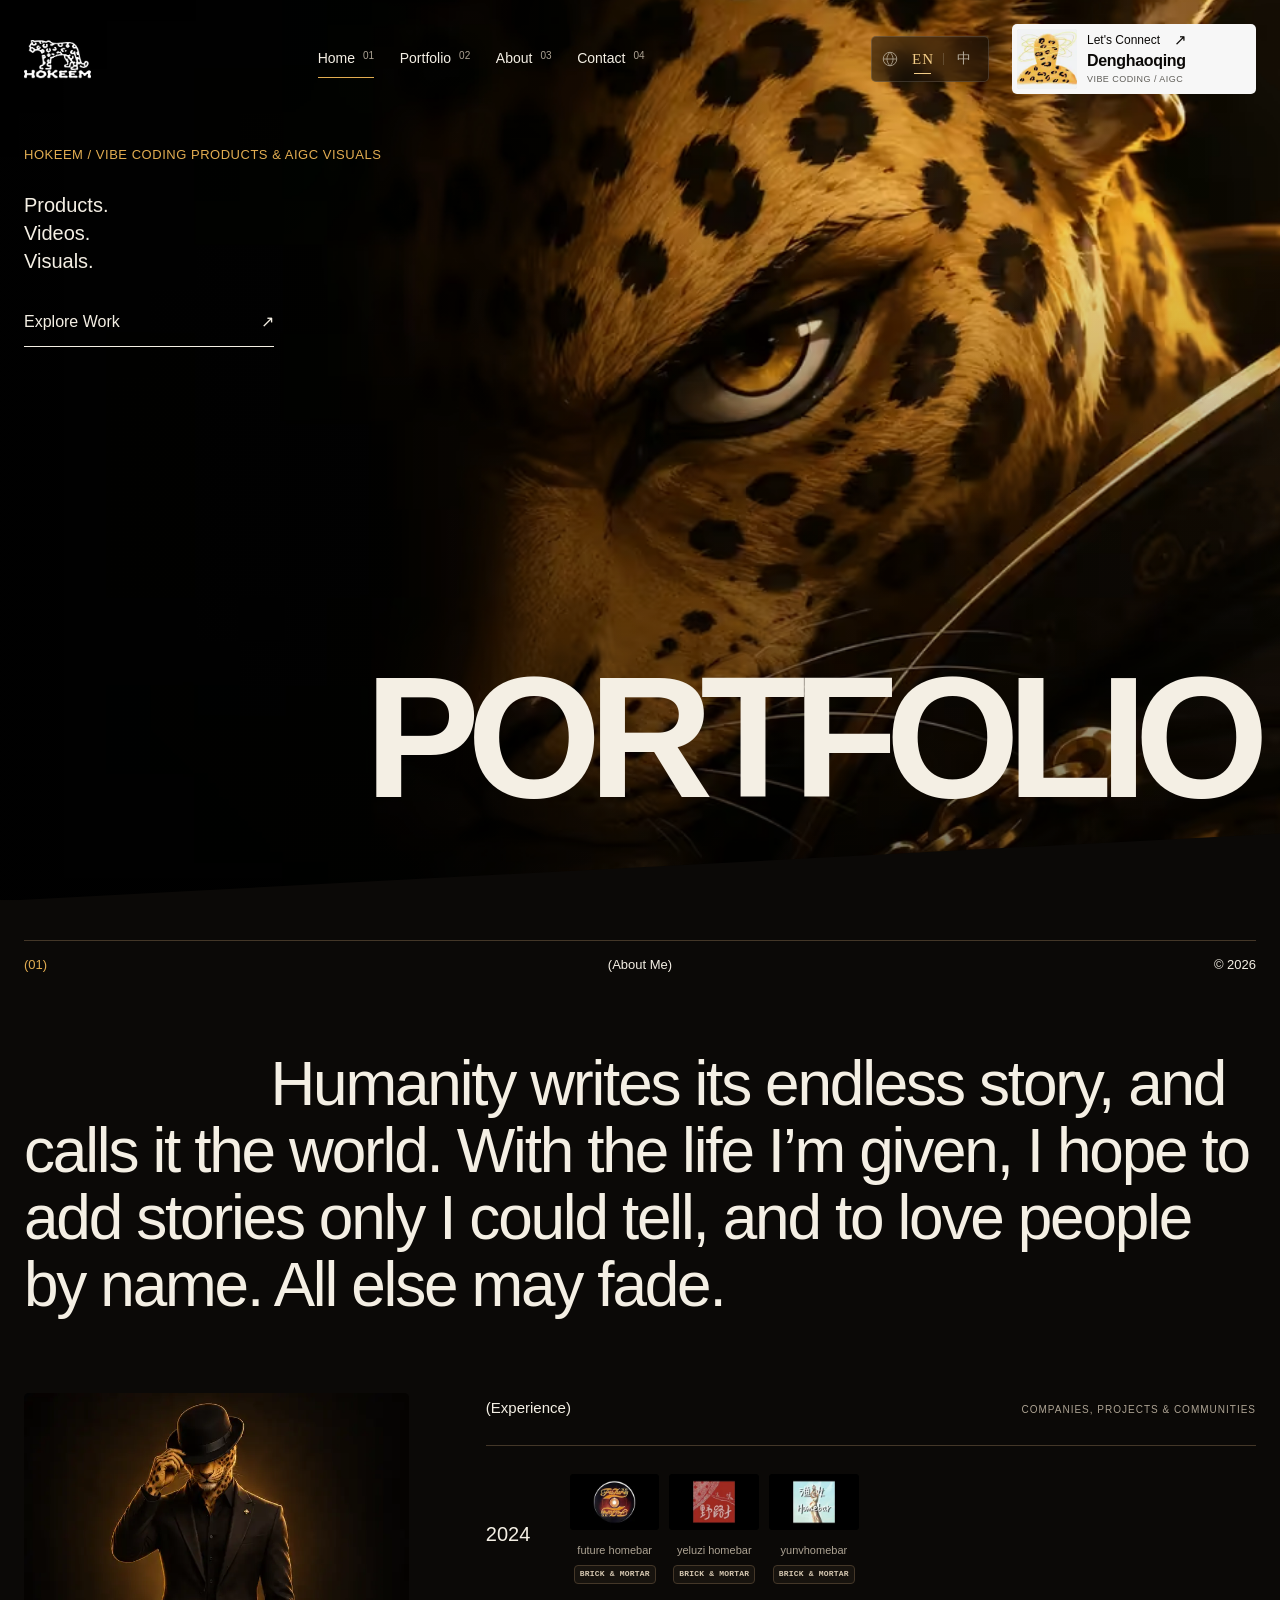
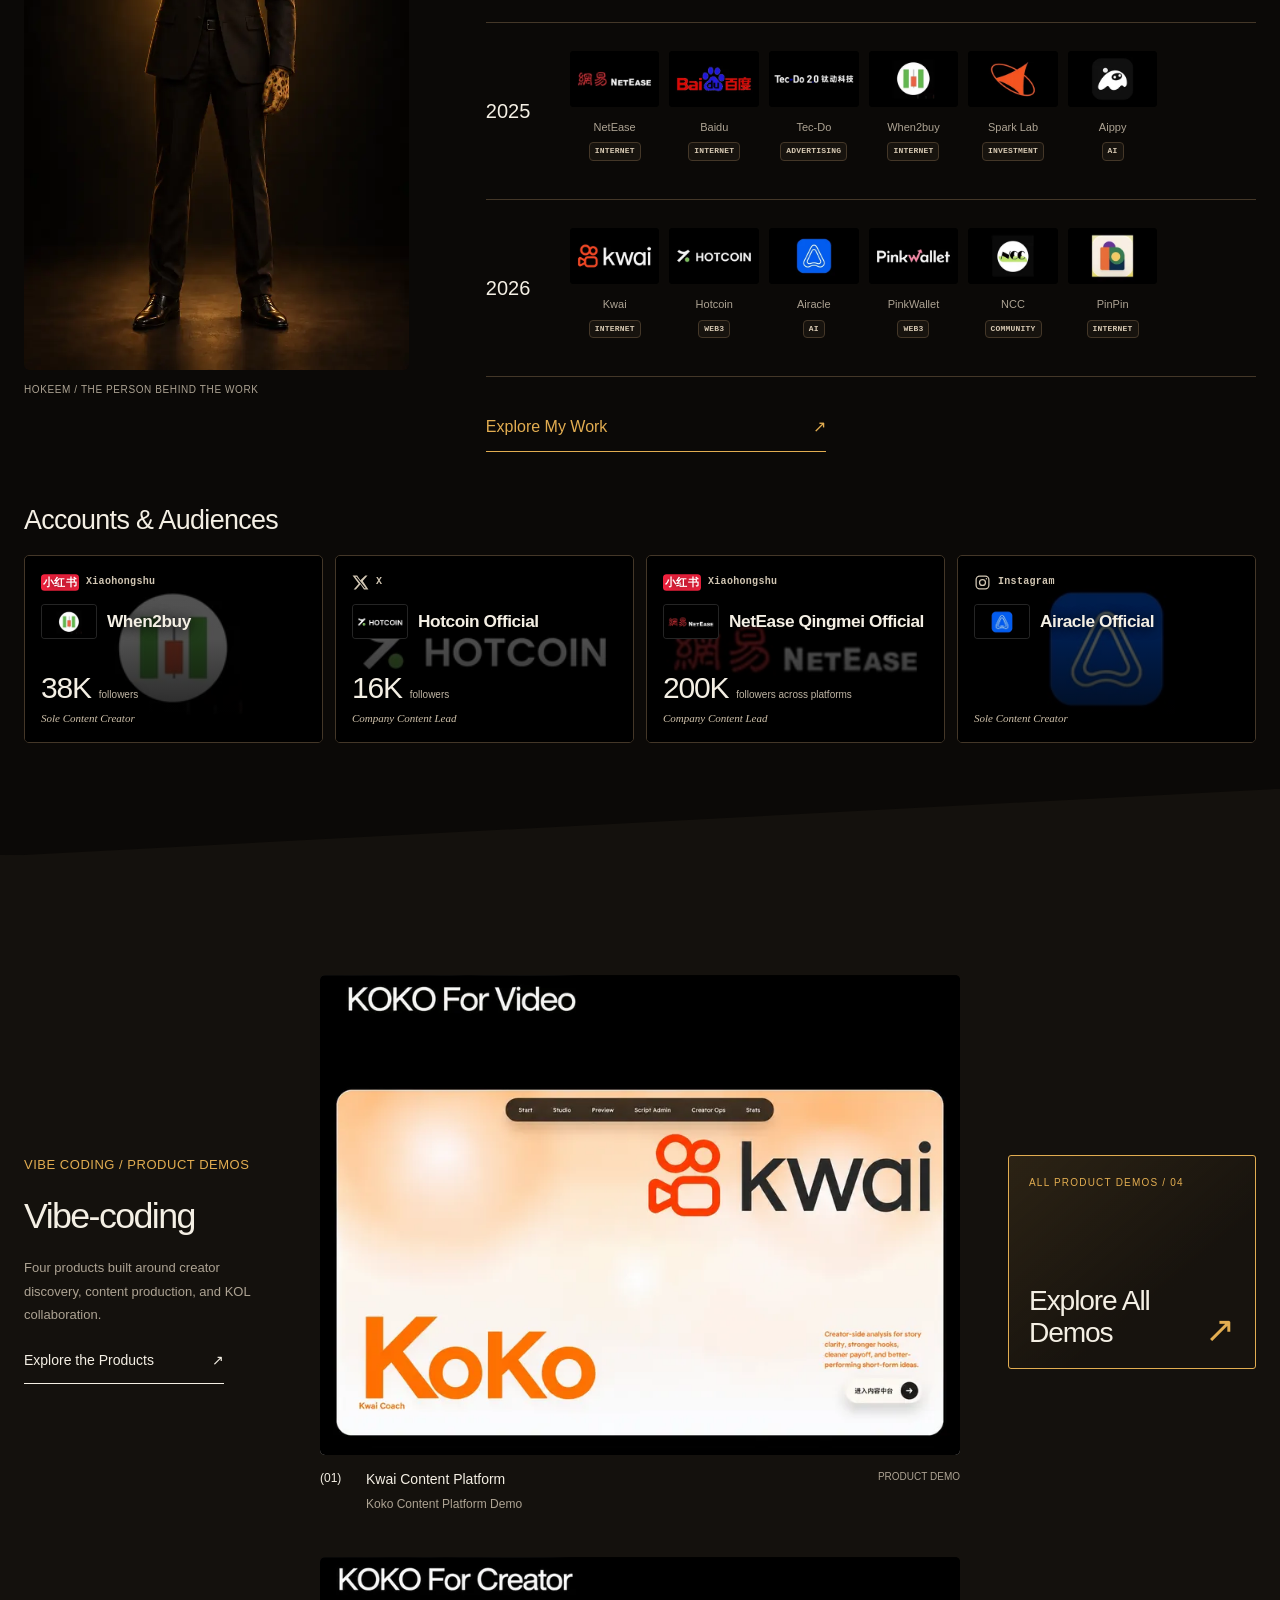
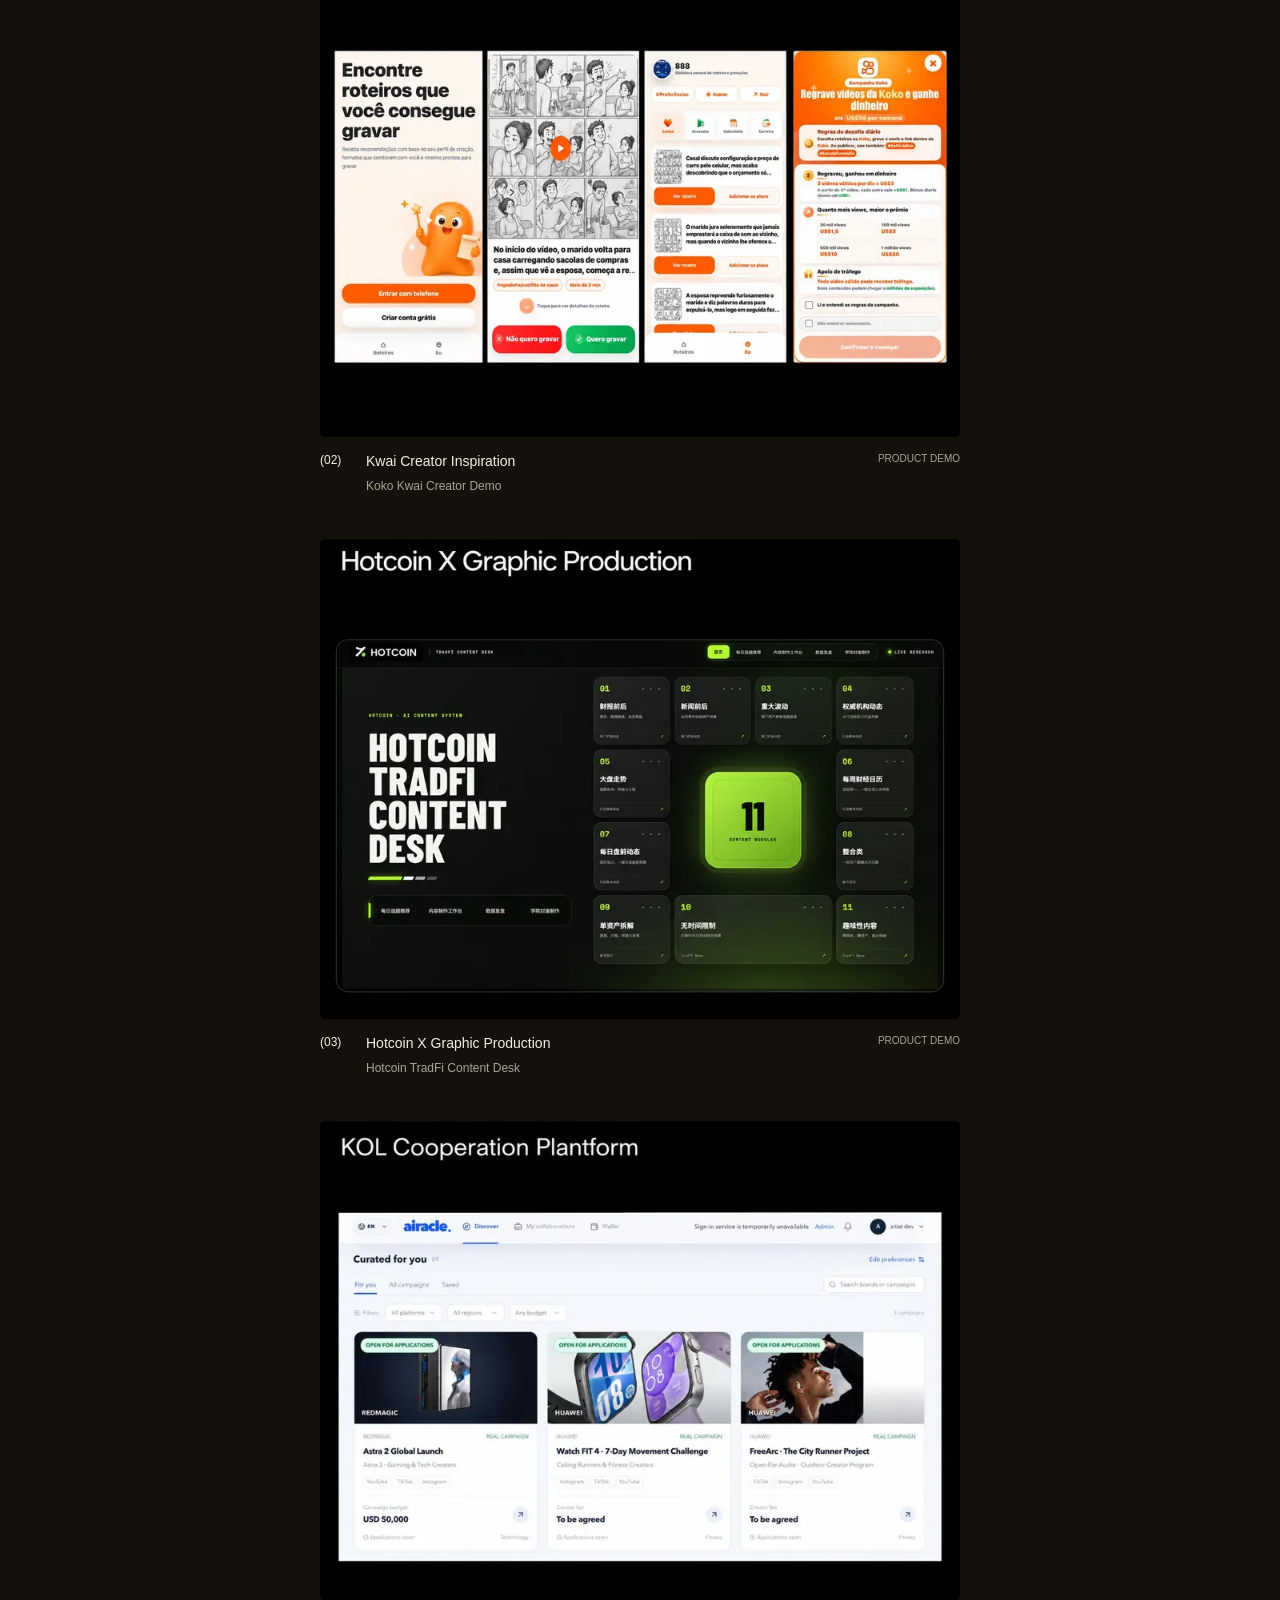
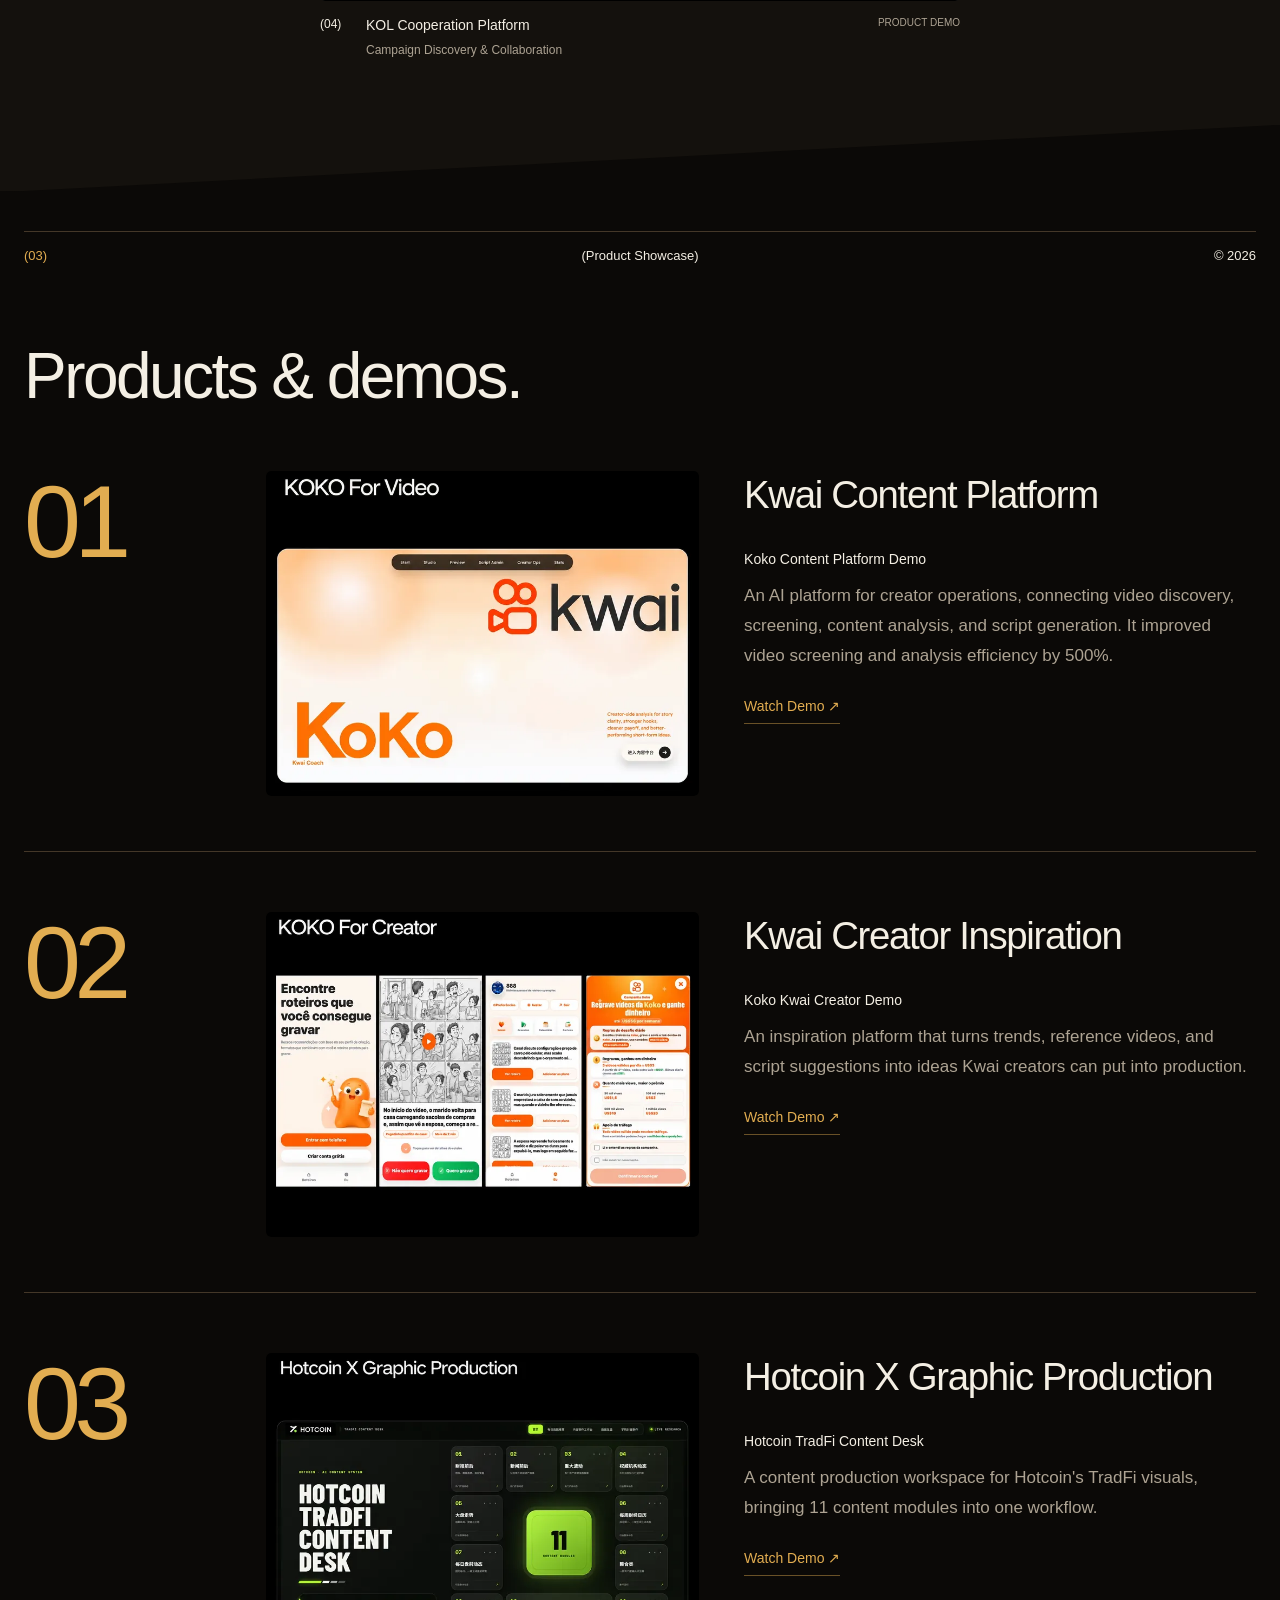
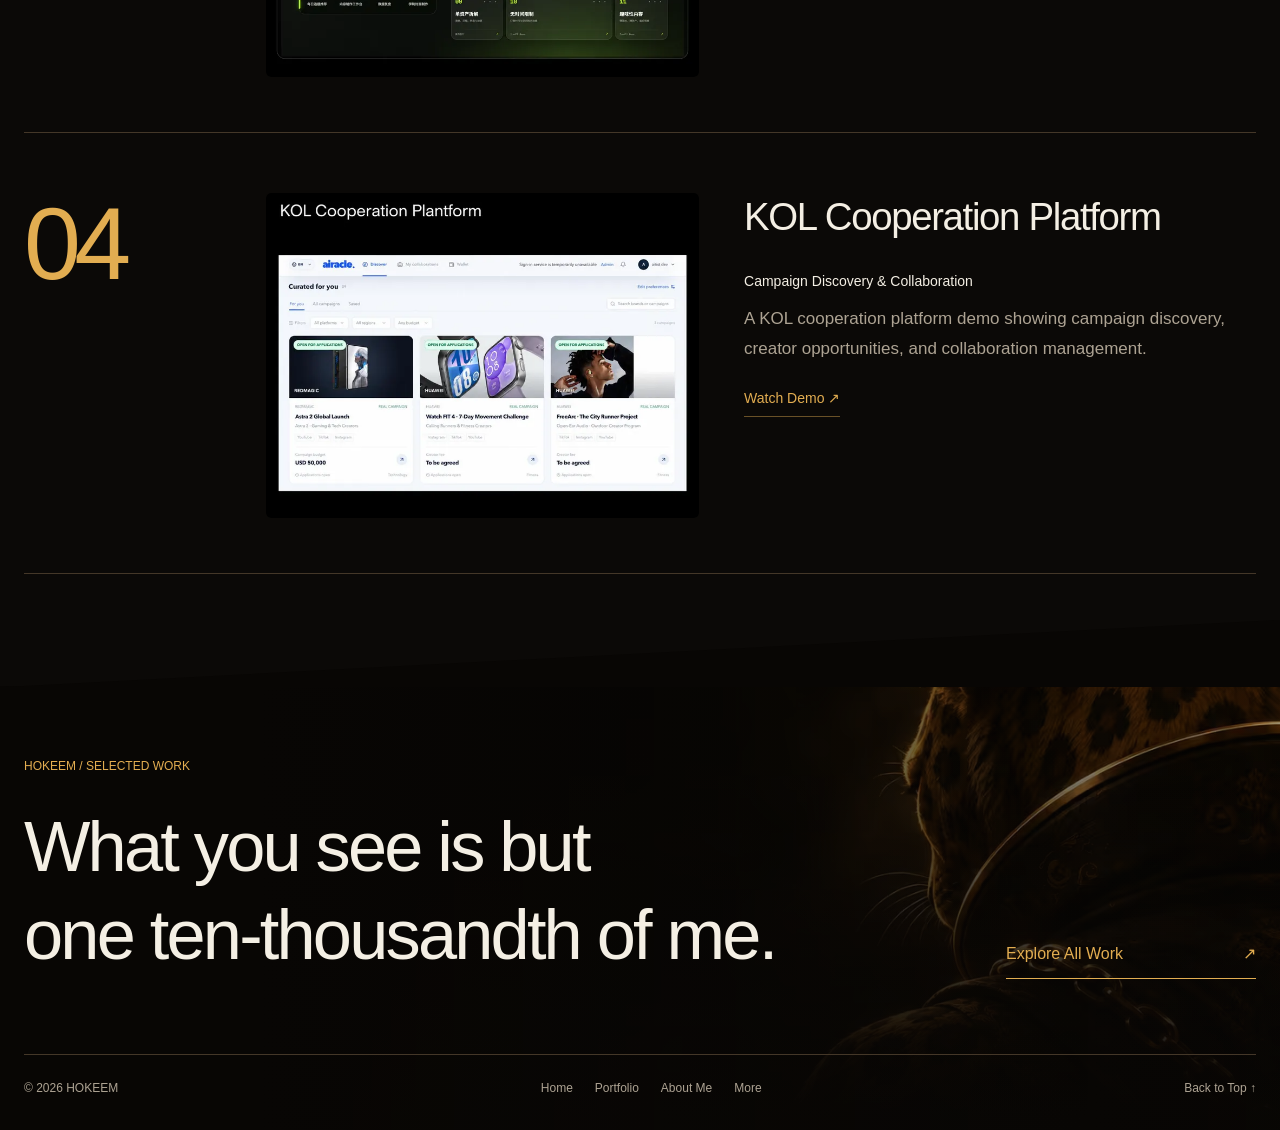
==== product/index.html @ 9ea5617c "Add product showcase page" ====
<!doctype html>
<html lang="en">
  <head>
    <base href="/">
    <script>document.addEventListener('click',function(e){const a=e.target.closest('a[href^="#"]');if(!a)return;e.preventDefault();const hash=a.getAttribute('href');if(location.hash!==hash)location.hash=hash;},true);</script>
    <meta charset="utf-8" />
    <meta name="viewport" content="width=device-width, initial-scale=1" />
    <meta name="color-scheme" content="dark" />
    <meta name="theme-color" content="#0b0907" />
    <meta name="description" content="Hokeem’s portfolio of vibe-coded products, AIGC video, and visual work." />
    <title>HOKEEM | Selected Work</title>
    <link rel="icon" type="image/png" sizes="128x128" href="[data-uri]" />
    <script>
      // Prioritize the chapter actually opened, including direct hash links.
      (() => {
        const route = location.hash.slice(1).split('/')[0] || 'home';
        if (!['home', 'work', 'about', 'contact'].includes(route)) return;
        const format = CSS.supports('background-image', 'image-set(url("x.avif") type("image/avif"), url("x.webp") type("image/webp"))') ? 'avif' : 'webp';
        for (const [size, media] of [['mobile', '(max-width: 800px)'], ['desktop', '(min-width: 801px)']]) {
          const link = document.createElement('link');
          link.rel = 'preload'; link.as = 'image';
          link.href = './assets/leopard-' + route + '-' + size + '-20261018.' + format;
          link.type = 'image/' + format; link.media = media; link.fetchPriority = 'high';
          document.head.append(link);
        }
      })();
    </script>
    <link rel="stylesheet" href="./styles.css?v=accounts-icons-20261019" />
    <script src="./image-data.js?v=accounts-icons-20261019" defer></script>
    <script src="./project-data.js?v=accounts-icons-20261019" defer></script>
    <script src="./career-data.js?v=life-work-only-20261018" defer></script>
    <script src="./music-data.js?v=accounts-icons-20261019" defer></script>
    <script src="./i18n.js?v=accounts-icons-20261019" defer></script>
    <script src="/product/app.js?v=accounts-icons-20261019" defer></script>
  </head>
  <body>
    <header class="site-header" id="site-header">
      <a class="brand brand--custom" href="#home" aria-label="HOKEEM Home"><span class="brand-logo"><img src="./assets/hokeem-logo-transparent-20261019.svg" alt="HOKEEM leopard logo" width="240" height="145" decoding="async" fetchpriority="low"></span></a>
      <nav class="main-nav" aria-label="Main navigation">
        <a href="#home" data-nav="home">Home <small>01</small></a>
        <a href="#work" data-nav="work">Portfolio <small>02</small></a>
        <a href="#about" data-nav="about">About <small>03</small></a>
        <a href="#contact" data-nav="contact">Contact <small>04</small></a>
      </nav>
      <div class="header-actions">
        <div class="language-switch" role="group" aria-label="Choose language">
          <svg class="language-switch__icon" viewBox="0 0 24 24" fill="none" stroke="currentColor" stroke-width="1.25" aria-hidden="true"><circle cx="12" cy="12" r="9"/><path d="M3 12h18M12 3c3 3 4 6 4 9s-1 6-4 9c-3-3-4-6-4-9s1-6 4-9Z"/></svg>
          <button type="button" data-language="en" aria-label="Switch to English" aria-pressed="true" data-no-translate>EN</button><span class="language-switch__divider" aria-hidden="true"></span><button type="button" data-language="zh" aria-label="Switch to Chinese" aria-pressed="false" data-no-translate>中</button>
        </div>
      <a class="header-link contact-cta" href="#contact" aria-label="Contact Denghaoqing"><span class="contact-cta__portrait"><img src="./assets/hokeem-avatar-light-20261018.webp" alt="" width="192" height="154" decoding="async"></span><span class="contact-cta__details"><span class="contact-cta__heading">Let's Connect <span aria-hidden="true">↗</span></span><strong>Denghaoqing</strong><small>VIBE CODING / AIGC</small></span></a>
      <button class="mobile-toggle" type="button" data-menu aria-label="Open navigation" aria-expanded="false">Menu +</button>
      </div>
    </header>

    <main id="app" tabindex="-1"></main>

    <footer class="site-footer portfolio-footer" role="contentinfo"><div class="portfolio-footer__top"><div><span>HOKEEM / SELECTED WORK</span><h2>What you see is but<br>one ten-thousandth of me.</h2></div><a class="underlined-link" href="#work">Explore All Work <span>↗</span></a></div><div class="portfolio-footer__bottom"><span>© 2026 HOKEEM</span><nav aria-label="Footer navigation"><a href="#home">Home</a><a href="#work">Portfolio</a><a href="#about">About Me</a><a href="#contact">More</a></nav><a href="#home">Back to Top ↑</a></div></footer>


    <dialog id="image-dialog" class="image-dialog" aria-label="Image viewer">
      <button id="close-dialog" class="image-dialog__close" type="button" aria-label="Close image">×</button>
      <img id="dialog-image" alt="" />
      <p id="dialog-caption"></p>
    </dialog>
  </body>
</html>
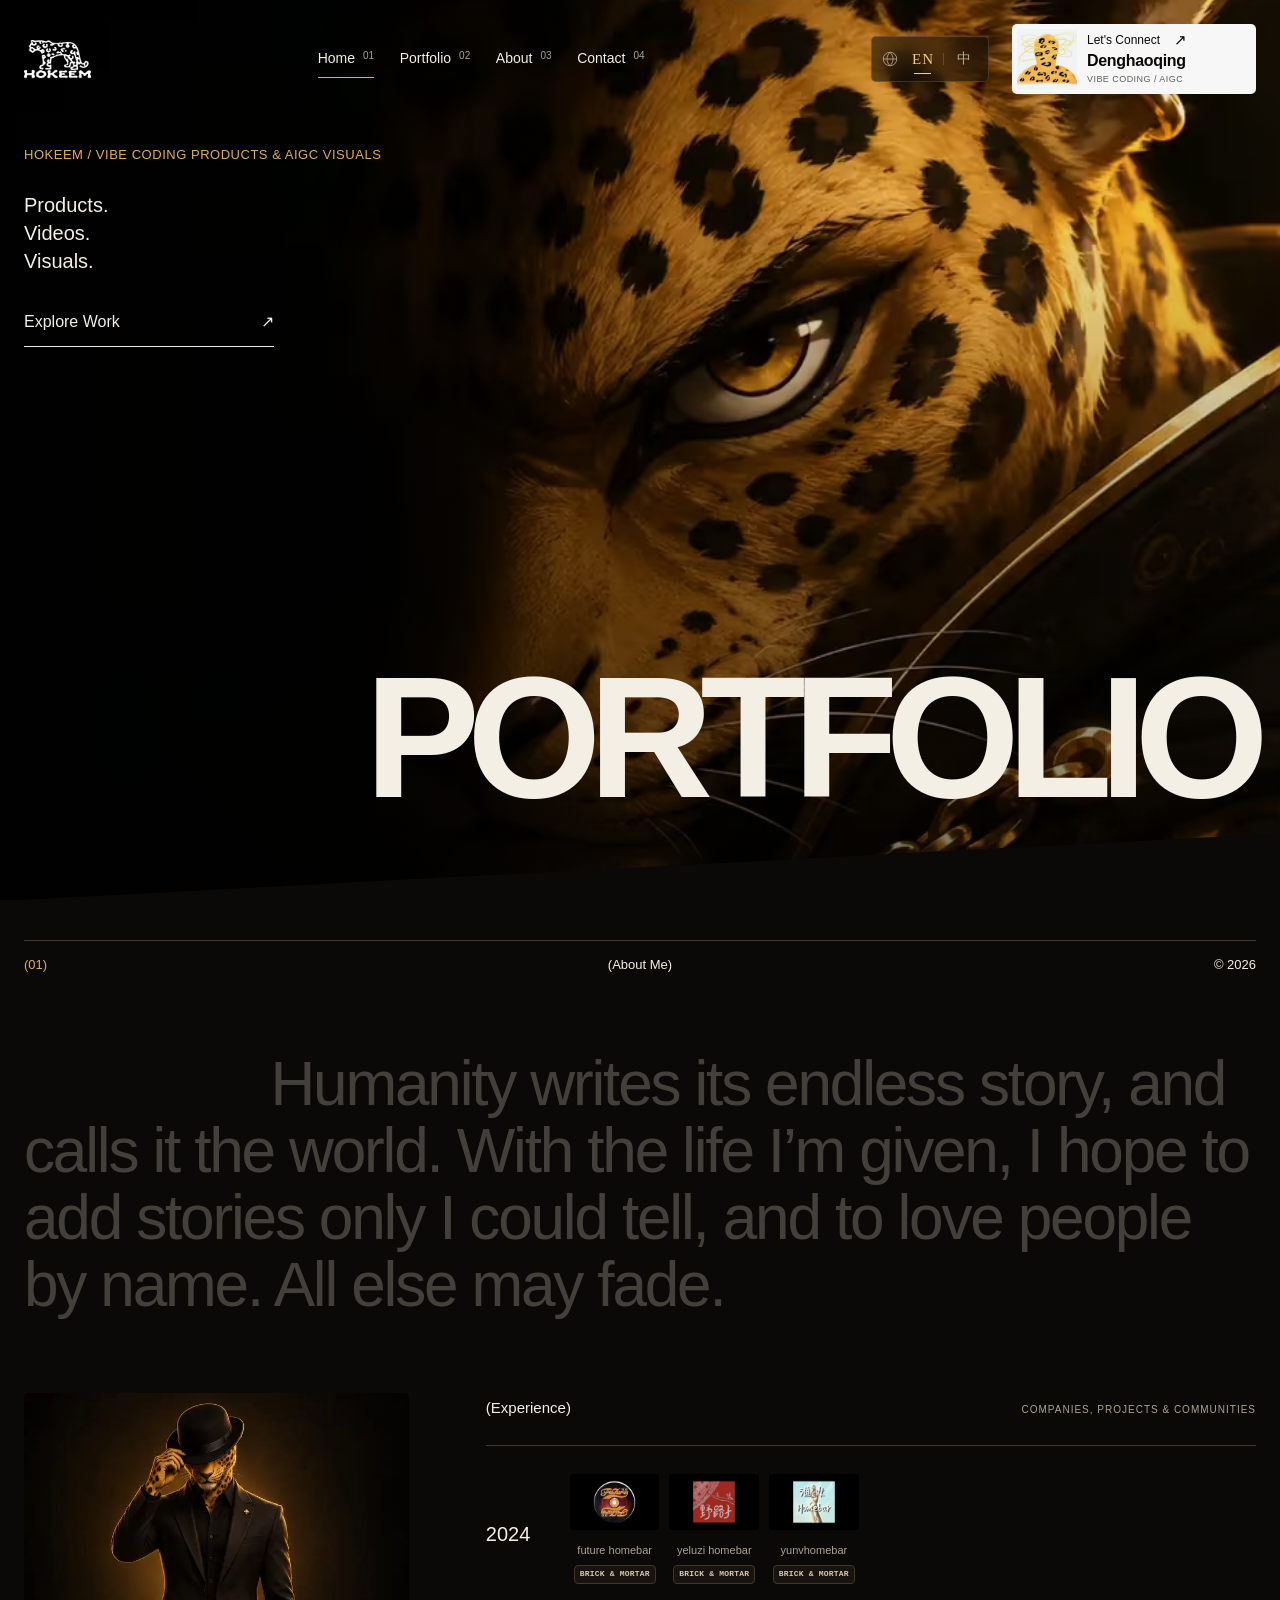
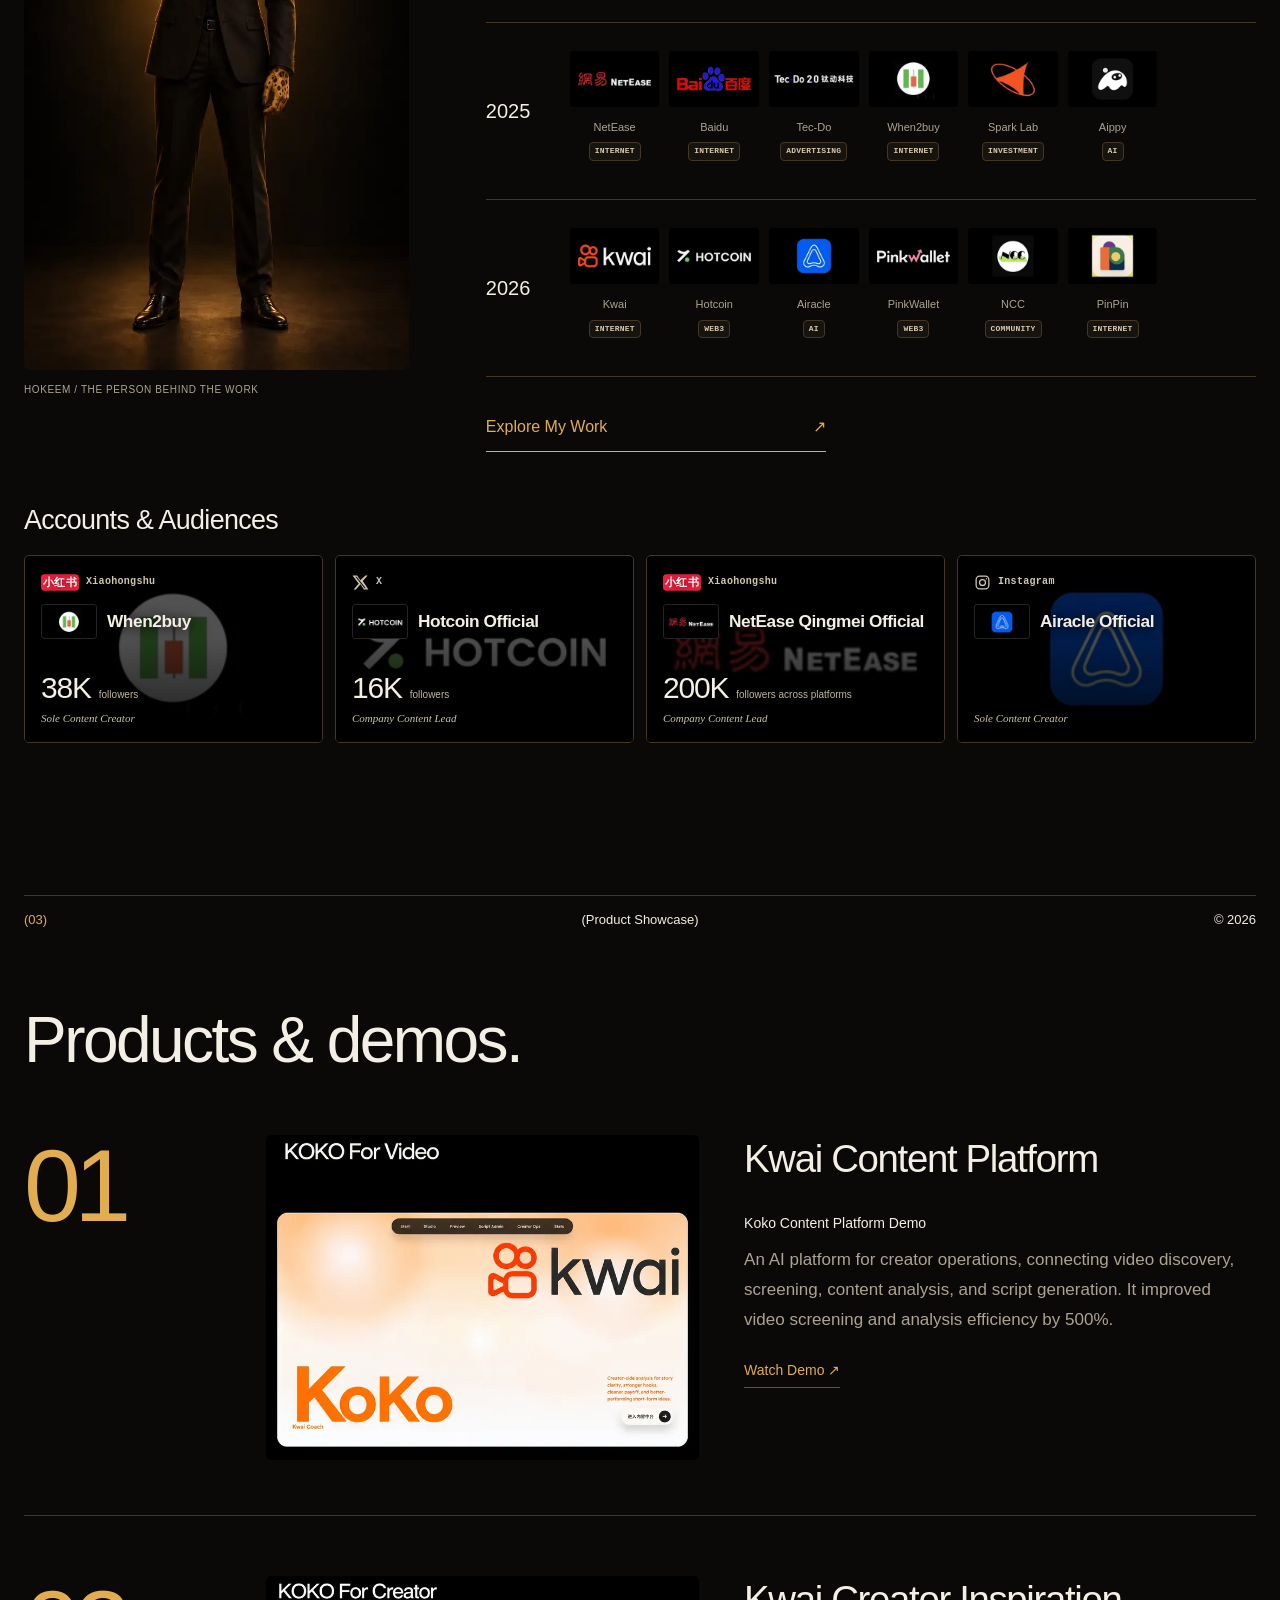
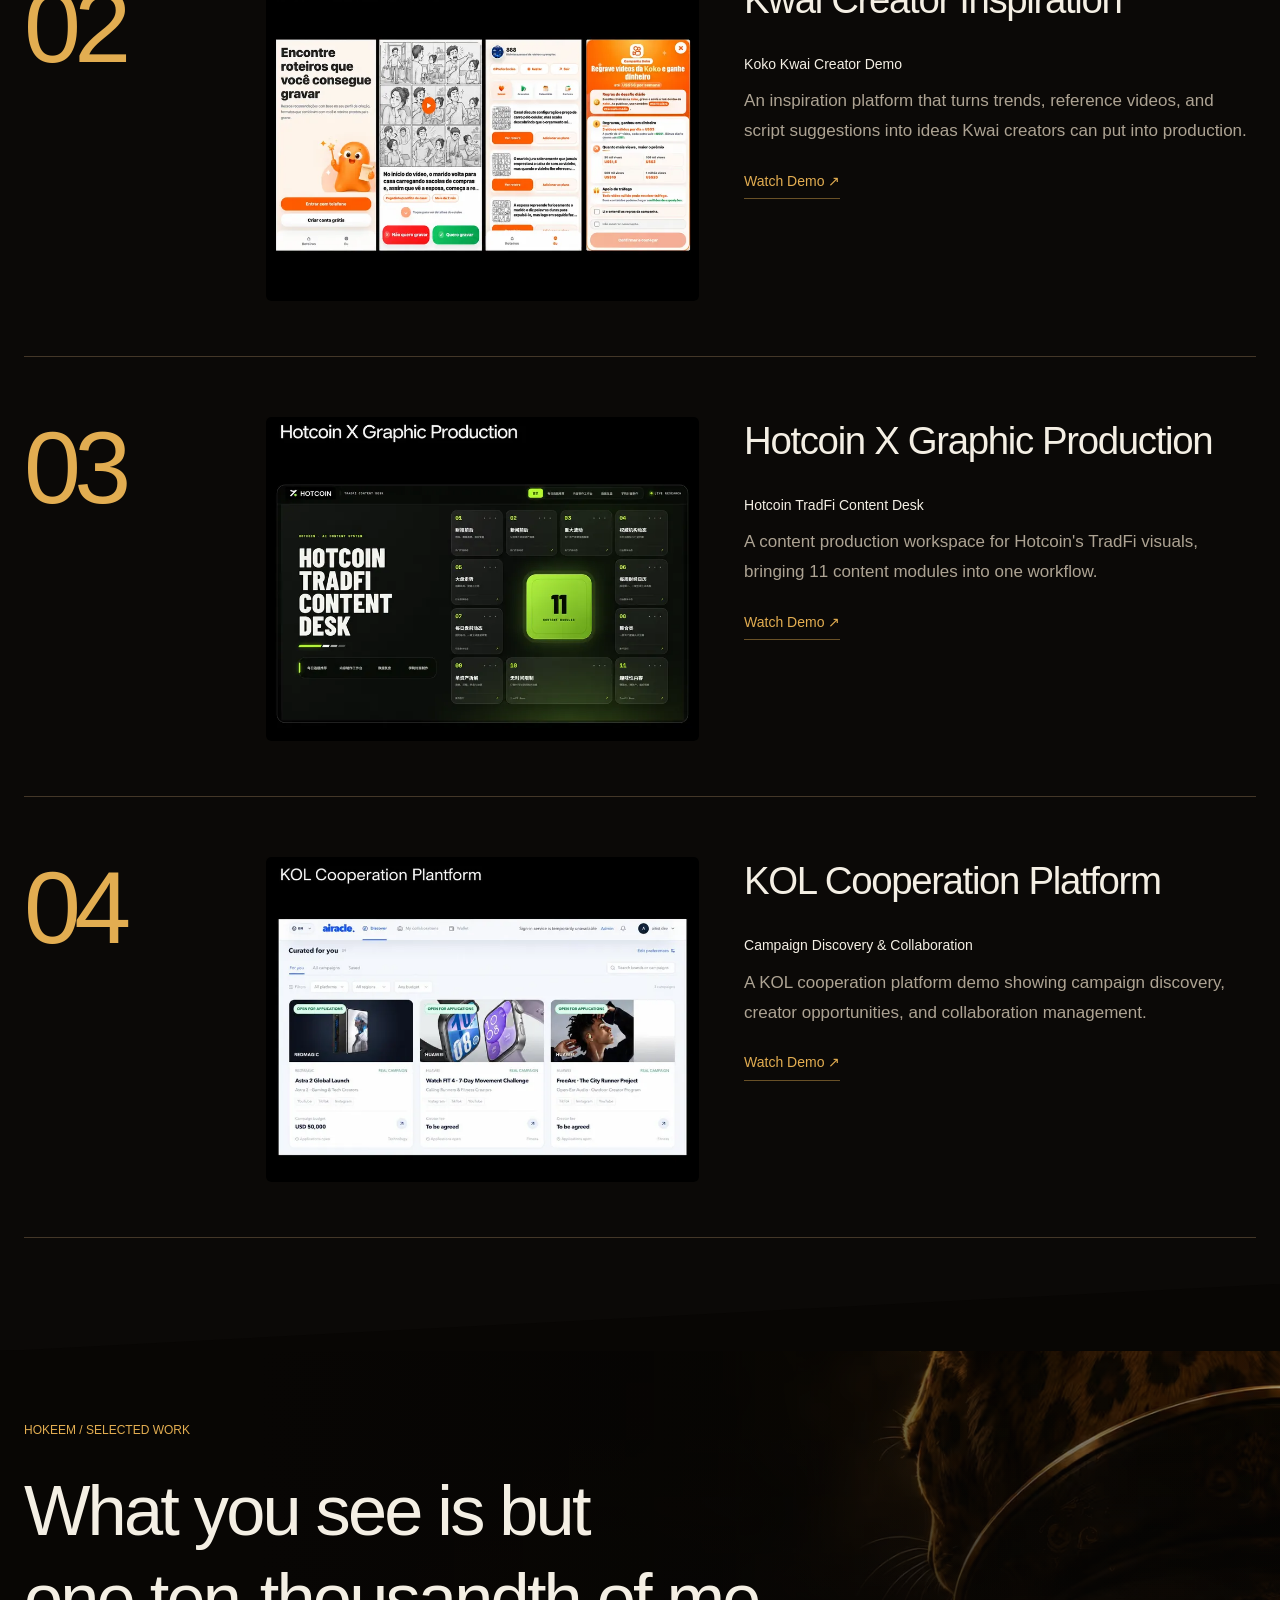
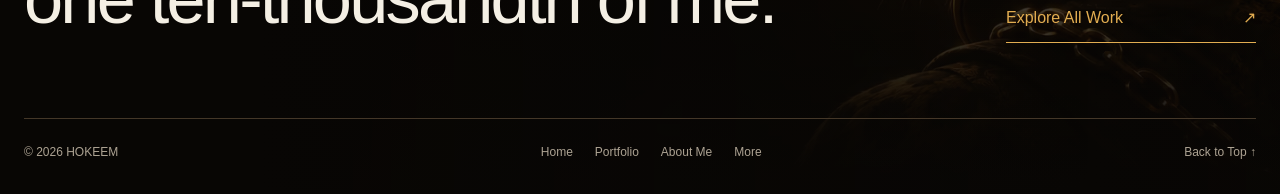
==== commit ea097075: "Remove product page introductory showcase" ====
--- a/product/index.html
+++ b/product/index.html
@@ -31,7 +31,7 @@
     <script src="./career-data.js?v=life-work-only-20261018" defer></script>
     <script src="./music-data.js?v=accounts-icons-20261019" defer></script>
     <script src="./i18n.js?v=accounts-icons-20261019" defer></script>
-    <script src="/product/app.js?v=accounts-icons-20261019" defer></script>
+    <script src="/product/app.js?v=product-section-20261031" defer></script>
   </head>
   <body>
     <header class="site-header" id="site-header">
